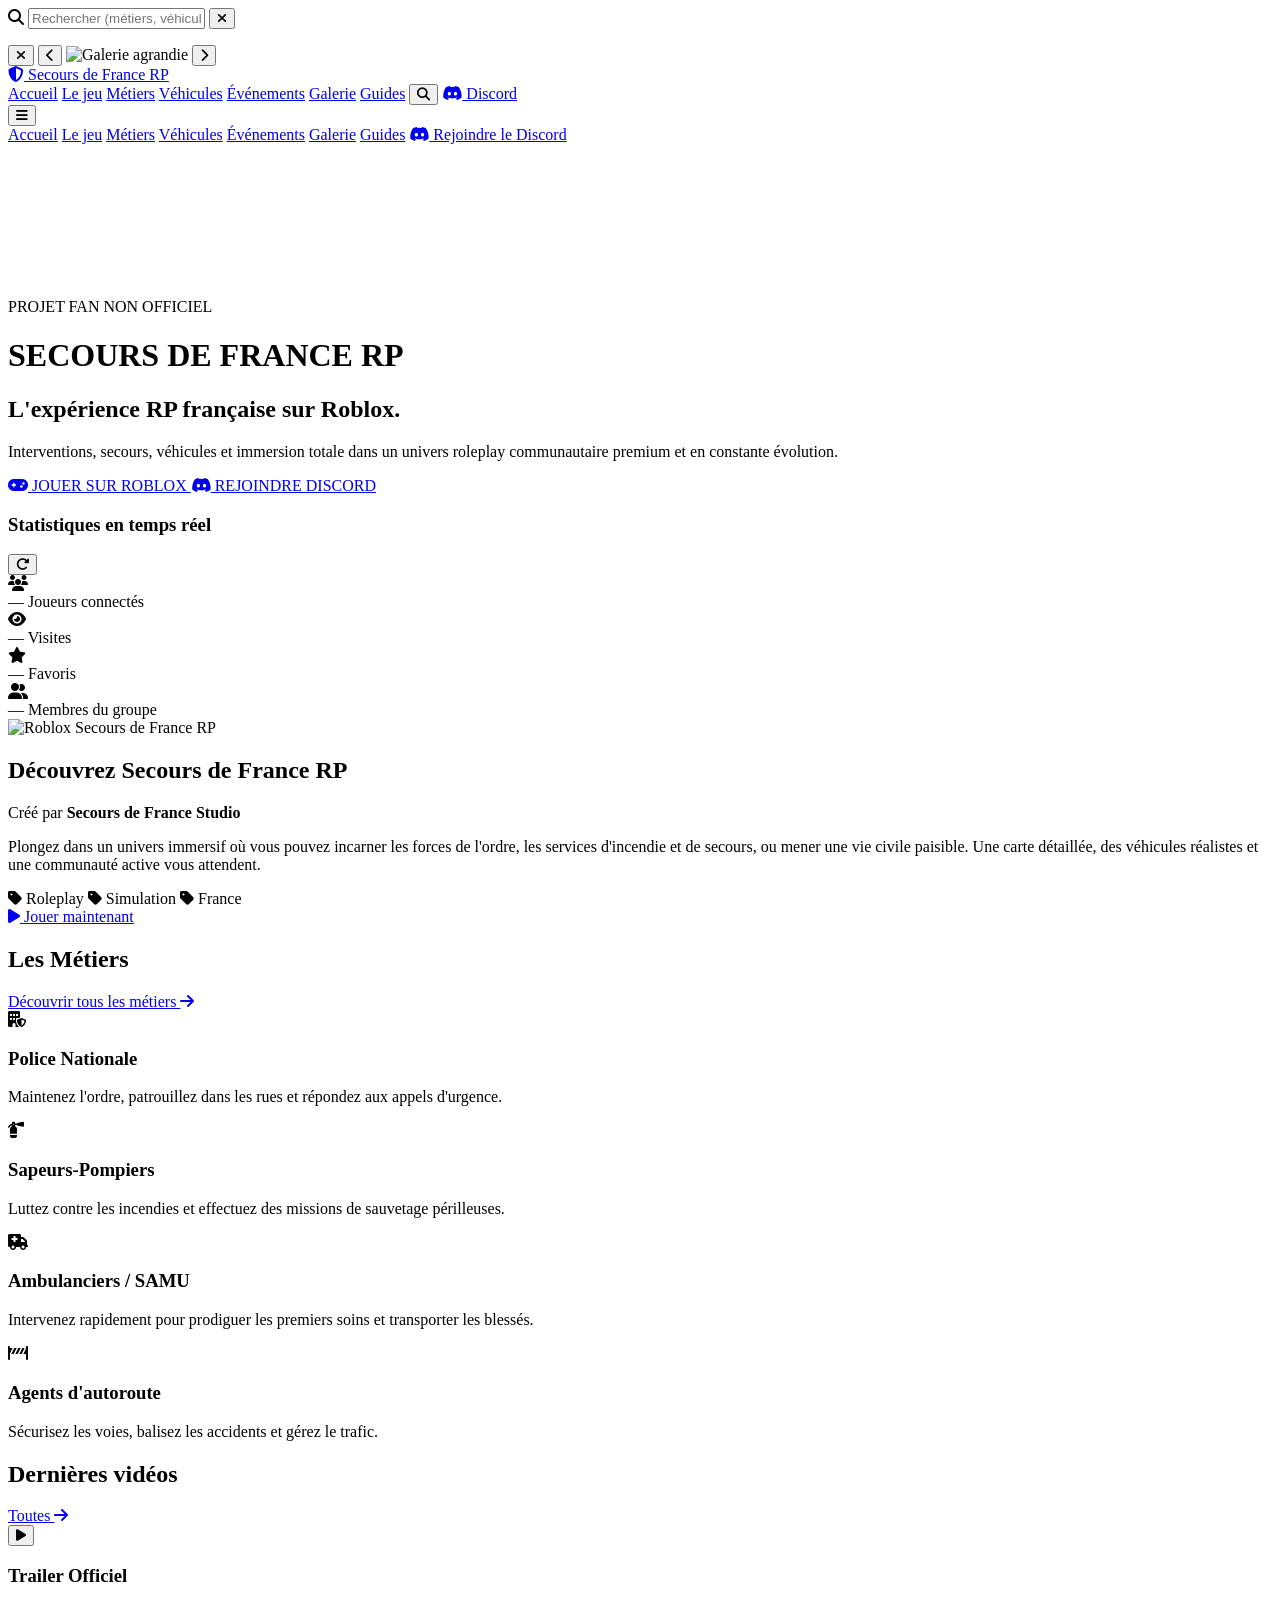
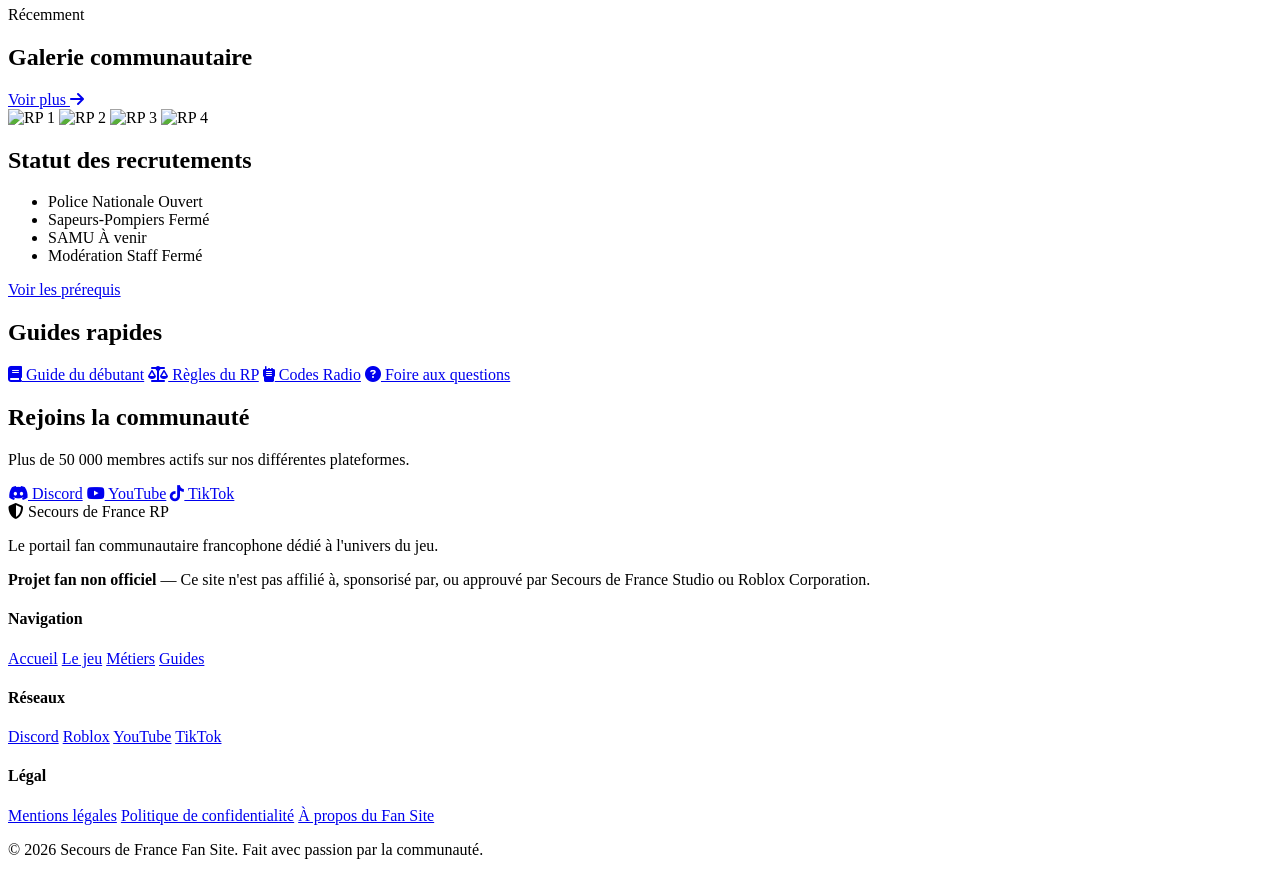
==== index.html @ 590807c4 "Create index.html" ====
<!DOCTYPE html>
<html lang="fr">
<head>
    <meta charset="UTF-8">
    <meta name="viewport" content="width=device-width, initial-scale=1.0">
    <title>Secours de France RP | Portail Communautaire Fan</title>
    
    <!-- SEO & Open Graph -->
    <meta name="description" content="Découvrez Secours de France RP, l'expérience RP française ultime sur Roblox. Interventions, secours, véhicules et univers communautaire. Projet fan non officiel.">
    <meta property="og:title" content="Secours de France RP | Fan Site">
    <meta property="og:description" content="L'expérience RP française sur Roblox. Rejoignez la communauté !">
    <meta property="og:type" content="website">
    <meta property="og:url" content="https://secours2france-fan.fr">
    <meta property="og:image" content="https://images.unsplash.com/photo-1555864326-5cf22ef123cf?auto=format&fit=crop&w=1200&q=80">
    
    <!-- Favicon -->
    <link rel="icon" type="image/svg+xml" href="data:image/svg+xml,<svg xmlns='http://www.w3.org/2000/svg' viewBox='0 0 100 100'><circle cx='50' cy='50' r='50' fill='%231717C9'/><text y='50%' x='50%' dominant-baseline='middle' text-anchor='middle' fill='white' font-family='sans-serif' font-size='40'>SF</text></svg>">
    
    <!-- Fonts & Icons -->
    <link rel="preconnect" href="https://fonts.googleapis.com">
    <link rel="preconnect" href="https://fonts.gstatic.com" crossorigin>
    <link href="https://fonts.googleapis.com/css2?family=Inter:wght@300;400;500;600&family=Poppins:wght@500;700;800&display=swap" rel="stylesheet">
    <link rel="stylesheet" href="https://cdnjs.cloudflare.com/ajax/libs/font-awesome/6.4.0/css/all.min.css">
    
    <!-- Stylesheet -->
    <link rel="stylesheet" href="style.css">
</head>
<body>
    <!-- Search Modal -->
    <div id="search-modal" class="modal" aria-hidden="true">
        <div class="modal-overlay" onclick="closeSearch()"></div>
        <div class="modal-content glass-panel">
            <div class="search-header">
                <i class="fa-solid fa-magnifying-glass"></i>
                <input type="text" id="search-input" placeholder="Rechercher (métiers, véhicules, guides...)" aria-label="Recherche">
                <button class="close-btn" onclick="closeSearch()" aria-label="Fermer"><i class="fa-solid fa-xmark"></i></button>
            </div>
            <ul id="search-results" class="search-results"></ul>
        </div>
    </div>

    <!-- Lightbox Gallery -->
    <div id="lightbox" class="lightbox" aria-hidden="true">
        <button class="lightbox-close" onclick="closeLightbox()"><i class="fa-solid fa-xmark"></i></button>
        <button class="lightbox-prev" onclick="changeLightbox(-1)"><i class="fa-solid fa-chevron-left"></i></button>
        <img id="lightbox-img" src="" alt="Galerie agrandie">
        <button class="lightbox-next" onclick="changeLightbox(1)"><i class="fa-solid fa-chevron-right"></i></button>
    </div>

    <!-- Navbar -->
    <nav id="navbar">
        <div class="nav-container">
            <a href="#" class="nav-logo">
                <i class="fa-solid fa-shield-halved"></i>
                <span>Secours de France RP</span>
            </a>
            
            <div class="nav-links">
                <a href="#hero">Accueil</a>
                <a href="404.html">Le jeu</a>
                <a href="métiers.html">Métiers</a>
                <a href="404.html">Véhicules</a>
                <a href="404.html">Événements</a>
                <a href="404.html">Galerie</a>
                <a href="404.html">Guides</a>
                <button class="search-trigger" onclick="openSearch()" aria-label="Rechercher"><i class="fa-solid fa-magnifying-glass"></i></button>
                <a href="https://discord.gg/s2f" target="_blank" rel="noopener noreferrer" class="btn btn-discord">
                    <i class="fa-brands fa-discord"></i> Discord
                </a>
            </div>

            <button class="mobile-menu-btn" aria-label="Menu">
                <i class="fa-solid fa-bars"></i>
            </button>
        </div>
    </nav>

    <div class="mobile-menu">
        <div class="mobile-links">
            <a href="#hero">Accueil</a>
            <a href="404.html">Le jeu</a>
            <a href="métiers.html">Métiers</a>
            <a href="404.html">Véhicules</a>
            <a href="404.html">Événements</a>
            <a href="#404.html">Galerie</a>
            <a href="404.html">Guides</a>
            <a href="https://discord.gg/s2f" target="_blank" rel="noopener noreferrer" class="btn btn-discord w-full"><i class="fa-brands fa-discord"></i> Rejoindre le Discord</a>
        </div>
    </div>

    <!-- Hero Section -->
    <header id="hero">
        <canvas id="particles-canvas"></canvas>
        <div class="hero-glow glow-1"></div>
        <div class="hero-glow glow-2"></div>
        
        <div class="hero-content reveal">
            <span class="badge">PROJET FAN NON OFFICIEL</span>
            <h1 class="text-gradient">SECOURS DE FRANCE RP</h1>
            <h2>L'expérience RP française sur Roblox.</h2>
            <p>Interventions, secours, véhicules et immersion totale dans un univers roleplay communautaire premium et en constante évolution.</p>
            
            <div class="hero-buttons">
                <a href="https://www.roblox.com/fr/games/8392374718/Secours-de-France-RP" target="_blank" rel="noopener noreferrer" class="btn btn-primary btn-glow">
                    <i class="fa-solid fa-gamepad"></i> JOUER SUR ROBLOX
                </a>
                <a href="https://discord.gg/s2f" target="_blank" rel="noopener noreferrer" class="btn btn-secondary">
                    <i class="fa-brands fa-discord"></i> REJOINDRE DISCORD
                </a>
            </div>
        </div>
    </header>

    <main>
        <!-- Statistics Section -->
        <section id="stats" class="container reveal">
            <div class="stats-header">
                <h3>Statistiques en temps réel</h3>
                <button id="refresh-stats" class="btn-icon" aria-label="Actualiser" onclick="fetchRobloxStats()">
                    <i class="fa-solid fa-rotate-right"></i>
                </button>
            </div>
            <div class="grid stats-grid">
                <div class="stat-card glass-panel">
                    <i class="fa-solid fa-users text-blue"></i>
                    <div class="stat-info">
                        <span class="stat-value" data-stat="playing">—</span>
                        <span class="stat-label">Joueurs connectés</span>
                    </div>
                </div>
                <div class="stat-card glass-panel">
                    <i class="fa-solid fa-eye text-red"></i>
                    <div class="stat-info">
                        <span class="stat-value" data-stat="visits">—</span>
                        <span class="stat-label">Visites</span>
                    </div>
                </div>
                <div class="stat-card glass-panel">
                    <i class="fa-solid fa-star text-yellow"></i>
                    <div class="stat-info">
                        <span class="stat-value" data-stat="favorites">—</span>
                        <span class="stat-label">Favoris</span>
                    </div>
                </div>
                <div class="stat-card glass-panel">
                    <i class="fa-solid fa-user-group text-blue"></i>
                    <div class="stat-info">
                        <span class="stat-value" data-stat="members">—</span>
                        <span class="stat-label">Membres du groupe</span>
                    </div>
                </div>
            </div>
        </section>

        <!-- Le Jeu -->
        <section id="jeu" class="container section-padding reveal">
            <div class="game-showcase glass-panel">
                <div class="game-img">
                    <img src="https://secours2france.fr/admin/uploads.php?path=2026/05/22cf89efd0c2d1a1.png" alt="Roblox Secours de France RP" loading="lazy" decoding="async">
                </div>
                <div class="game-info">
                    <h2>Découvrez Secours de France RP</h2>
                    <p class="creator">Créé par <strong>Secours de France Studio</strong></p>
                    <p class="desc">Plongez dans un univers immersif où vous pouvez incarner les forces de l'ordre, les services d'incendie et de secours, ou mener une vie civile paisible. Une carte détaillée, des véhicules réalistes et une communauté active vous attendent.</p>
                    <div class="game-tags">
                        <span><i class="fa-solid fa-tag"></i> Roleplay</span>
                        <span><i class="fa-solid fa-tag"></i> Simulation</span>
                        <span><i class="fa-solid fa-tag"></i> France</span>
                    </div>
                    <div class="game-actions">
                        <a href="https://www.roblox.com/fr/games/8392374718/Secours-de-France-RP" class="btn btn-primary"><i class="fa-solid fa-play"></i> Jouer maintenant</a>
                    </div>
                </div>
            </div>
        </section>

        <!-- Métiers -->
        <section id="metiers" class="container section-padding reveal">
            <div class="section-header">
                <h2>Les Métiers</h2>
                <a href="métiers.html" class="link-more">Découvrir tous les métiers <i class="fa-solid fa-arrow-right"></i></a>
            </div>
            <div class="grid jobs-grid">
                <div class="job-card glass-panel">
                    <i class="fa-solid fa-building-shield"></i>
                    <h3>Police Nationale</h3>
                    <p>Maintenez l'ordre, patrouillez dans les rues et répondez aux appels d'urgence.</p>
                </div>
                <div class="job-card glass-panel">
                    <i class="fa-solid fa-fire-extinguisher"></i>
                    <h3>Sapeurs-Pompiers</h3>
                    <p>Luttez contre les incendies et effectuez des missions de sauvetage périlleuses.</p>
                </div>
                <div class="job-card glass-panel">
                    <i class="fa-solid fa-truck-medical"></i>
                    <h3>Ambulanciers / SAMU</h3>
                    <p>Intervenez rapidement pour prodiguer les premiers soins et transporter les blessés.</p>
                </div>
                <div class="job-card glass-panel">
                    <i class="fa-solid fa-road-barrier"></i>
                    <h3>Agents d'autoroute</h3>
                    <p>Sécurisez les voies, balisez les accidents et gérez le trafic.</p>
                </div>
            </div>
    

        <!-- Vidéos & Galerie -->
        <section class="container section-padding grid two-cols">
            <!-- Vidéos -->
            <div id="videos" class="reveal">
                <div class="section-header">
                    <h2>Dernières vidéos</h2>
                    <a href="videos.html" class="link-more">Toutes <i class="fa-solid fa-arrow-right"></i></a>
                </div>
                <div class="video-card glass-panel">
                    <div class="video-thumb" style="background-image: url('https://secours2france.fr/admin/uploads.php?path=2026/05/e30423b37bf8e345.png')">
                        <button class="play-btn"><i class="fa-solid fa-play"></i></button>
                    </div>
                    <div class="video-info">
                        <h3>Trailer Officiel</h3>
                        <span class="date">Récemment</span>
                    </div>
                </div>
            </div>

            <!-- Galerie -->
            <div id="galerie" class="reveal">
                <div class="section-header">
                    <h2>Galerie communautaire</h2>
                    <a href="galerie.html" class="link-more">Voir plus <i class="fa-solid fa-arrow-right"></i></a>
                </div>
                <div class="gallery-grid">
                    <img src="https://images.unsplash.com/photo-1524661135-423995f22d0b?auto=format&fit=crop&w=400&q=80" alt="RP 1" class="gallery-img" onclick="openLightbox(0)">
                    <img src="https://images.unsplash.com/photo-1587309995874-88899818ab44?auto=format&fit=crop&w=400&q=80" alt="RP 2" class="gallery-img" onclick="openLightbox(1)">
                    <img src="https://images.unsplash.com/photo-1533468432328-91893c528643?auto=format&fit=crop&w=400&q=80" alt="RP 3" class="gallery-img" onclick="openLightbox(2)">
                    <img src="https://images.unsplash.com/photo-1627485937980-221c88ce04ea?auto=format&fit=crop&w=400&q=80" alt="RP 4" class="gallery-img" onclick="openLightbox(3)">
                </div>
            </div>
        </section>

        <!-- Recrutements & Guides -->
        <section class="container section-padding grid two-cols reveal">
            <div id="recrutements" class="glass-panel p-6">
                <h2>Statut des recrutements</h2>
                <ul class="recruitment-list">
                    <li><span>Police Nationale</span> <span class="badge status-open">Ouvert</span></li>
                    <li><span>Sapeurs-Pompiers</span> <span class="badge status-closed">Fermé</span></li>
                    <li><span>SAMU</span> <span class="badge status-soon">À venir</span></li>
                    <li><span>Modération Staff</span> <span class="badge status-closed">Fermé</span></li>
                </ul>
                <a href="recrutements.html" class="btn btn-outline w-full mt-4">Voir les prérequis</a>
            </div>
            
            <div id="guides" class="glass-panel p-6">
                <h2>Guides rapides</h2>
                <div class="guides-links">
                    <a href="guides.html#debutant"><i class="fa-solid fa-book"></i> Guide du débutant</a>
                    <a href="guides.html#regles"><i class="fa-solid fa-scale-balanced"></i> Règles du RP</a>
                    <a href="guides.html#radio"><i class="fa-solid fa-walkie-talkie"></i> Codes Radio</a>
                    <a href="guides.html#faq"><i class="fa-solid fa-circle-question"></i> Foire aux questions</a>
                </div>
            </div>
        </section>

        <!-- Communauté -->
        <section id="communaute" class="container section-padding text-center reveal">
            <h2>Rejoins la communauté</h2>
            <p class="mb-6 text-muted">Plus de 50 000 membres actifs sur nos différentes plateformes.</p>
            <div class="social-buttons">
                <a href="https://discord.gg/s2f" target="_blank" class="btn btn-discord btn-lg"><i class="fa-brands fa-discord"></i> Discord</a>
                <a href="#" target="_blank" class="btn btn-social btn-youtube"><i class="fa-brands fa-youtube"></i> YouTube</a>
                <a href="#" target="_blank" class="btn btn-social btn-tiktok"><i class="fa-brands fa-tiktok"></i> TikTok</a>
            </div>
        </section>
    </main>

    <!-- Footer -->
    <footer class="footer">
        <div class="container footer-grid">
            <div class="footer-brand">
                <div class="nav-logo">
                    <i class="fa-solid fa-shield-halved"></i>
                    <span>Secours de France RP</span>
                </div>
                <p class="text-muted mt-2">Le portail fan communautaire francophone dédié à l'univers du jeu.</p>
                <div class="footer-disclaimer mt-4">
                    <strong>Projet fan non officiel</strong> — Ce site n'est pas affilié à, sponsorisé par, ou approuvé par Secours de France Studio ou Roblox Corporation.
                </div>
            </div>
            <div class="footer-links">
                <h4>Navigation</h4>
                <a href="#hero">Accueil</a>
                <a href="#jeu">Le jeu</a>
                <a href="#metiers">Métiers</a>
                <a href="guides.html">Guides</a>
            </div>
            <div class="footer-links">
                <h4>Réseaux</h4>
                <a href="https://discord.gg/s2f">Discord</a>
                <a href="https://www.roblox.com">Roblox</a>
                <a href="#">YouTube</a>
                <a href="#">TikTok</a>
            </div>
            <div class="footer-links">
                <h4>Légal</h4>
                <a href="#">Mentions légales</a>
                <a href="#">Politique de confidentialité</a>
                <a href="#">À propos du Fan Site</a>
            </div>
        </div>
        <div class="footer-bottom">
            <p>&copy; 2026 Secours de France Fan Site. Fait avec passion par la communauté.</p>
        </div>
    </footer>

    <script>
        /* ==============================
           1. MENU MOBILE & NAVBAR
           ============================== */
        const navbar = document.getElementById('navbar');
        const mobileBtn = document.querySelector('.mobile-menu-btn');
        const mobileMenu = document.querySelector('.mobile-menu');
        const mobileLinks = document.querySelectorAll('.mobile-links a');

        window.addEventListener('scroll', () => {
            if (window.scrollY > 50) {
                navbar.classList.add('scrolled');
            } else {
                navbar.classList.remove('scrolled');
            }
        });

        mobileBtn.addEventListener('click', () => {
            mobileMenu.classList.toggle('active');
            mobileBtn.querySelector('i').classList.toggle('fa-bars');
            mobileBtn.querySelector('i').classList.toggle('fa-xmark');
        });

        mobileLinks.forEach(link => {
            link.addEventListener('click', () => {
                mobileMenu.classList.remove('active');
                mobileBtn.querySelector('i').classList.remove('fa-xmark');
                mobileBtn.querySelector('i').classList.add('fa-bars');
            });
        });

        /* ==============================
           2. ANIMATIONS AU SCROLL
           ============================== */
        const observerOptions = { root: null, rootMargin: '0px', threshold: 0.1 };
        const revealObserver = new IntersectionObserver((entries, observer) => {
            entries.forEach(entry => {
                if (entry.isIntersecting) {
                    entry.target.classList.add('active');
                    observer.unobserve(entry.target);
                }
            });
        }, observerOptions);

        document.querySelectorAll('.reveal').forEach(el => revealObserver.observe(el));

        /* ==============================
           3. PARTICULES D'ARRIÈRE-PLAN
           ============================== */
        const prefersReducedMotion = window.matchMedia('(prefers-reduced-motion: reduce)').matches;
        if (!prefersReducedMotion) {
            const canvas = document.getElementById('particles-canvas');
            const ctx = canvas.getContext('2d');
            let particles = [];
            
            function resizeCanvas() {
                canvas.width = window.innerWidth;
                canvas.height = window.innerHeight;
            }
            window.addEventListener('resize', resizeCanvas);
            resizeCanvas();

            class Particle {
                constructor() {
                    this.x = Math.random() * canvas.width;
                    this.y = Math.random() * canvas.height;
                    this.size = Math.random() * 2;
                    this.speedX = Math.random() * 0.5 - 0.25;
                    this.speedY = Math.random() * 0.5 - 0.25;
                    this.opacity = Math.random() * 0.5 + 0.1;
                }
                update() {
                    this.x += this.speedX;
                    this.y += this.speedY;
                    if (this.x > canvas.width) this.x = 0;
                    else if (this.x < 0) this.x = canvas.width;
                    if (this.y > canvas.height) this.y = 0;
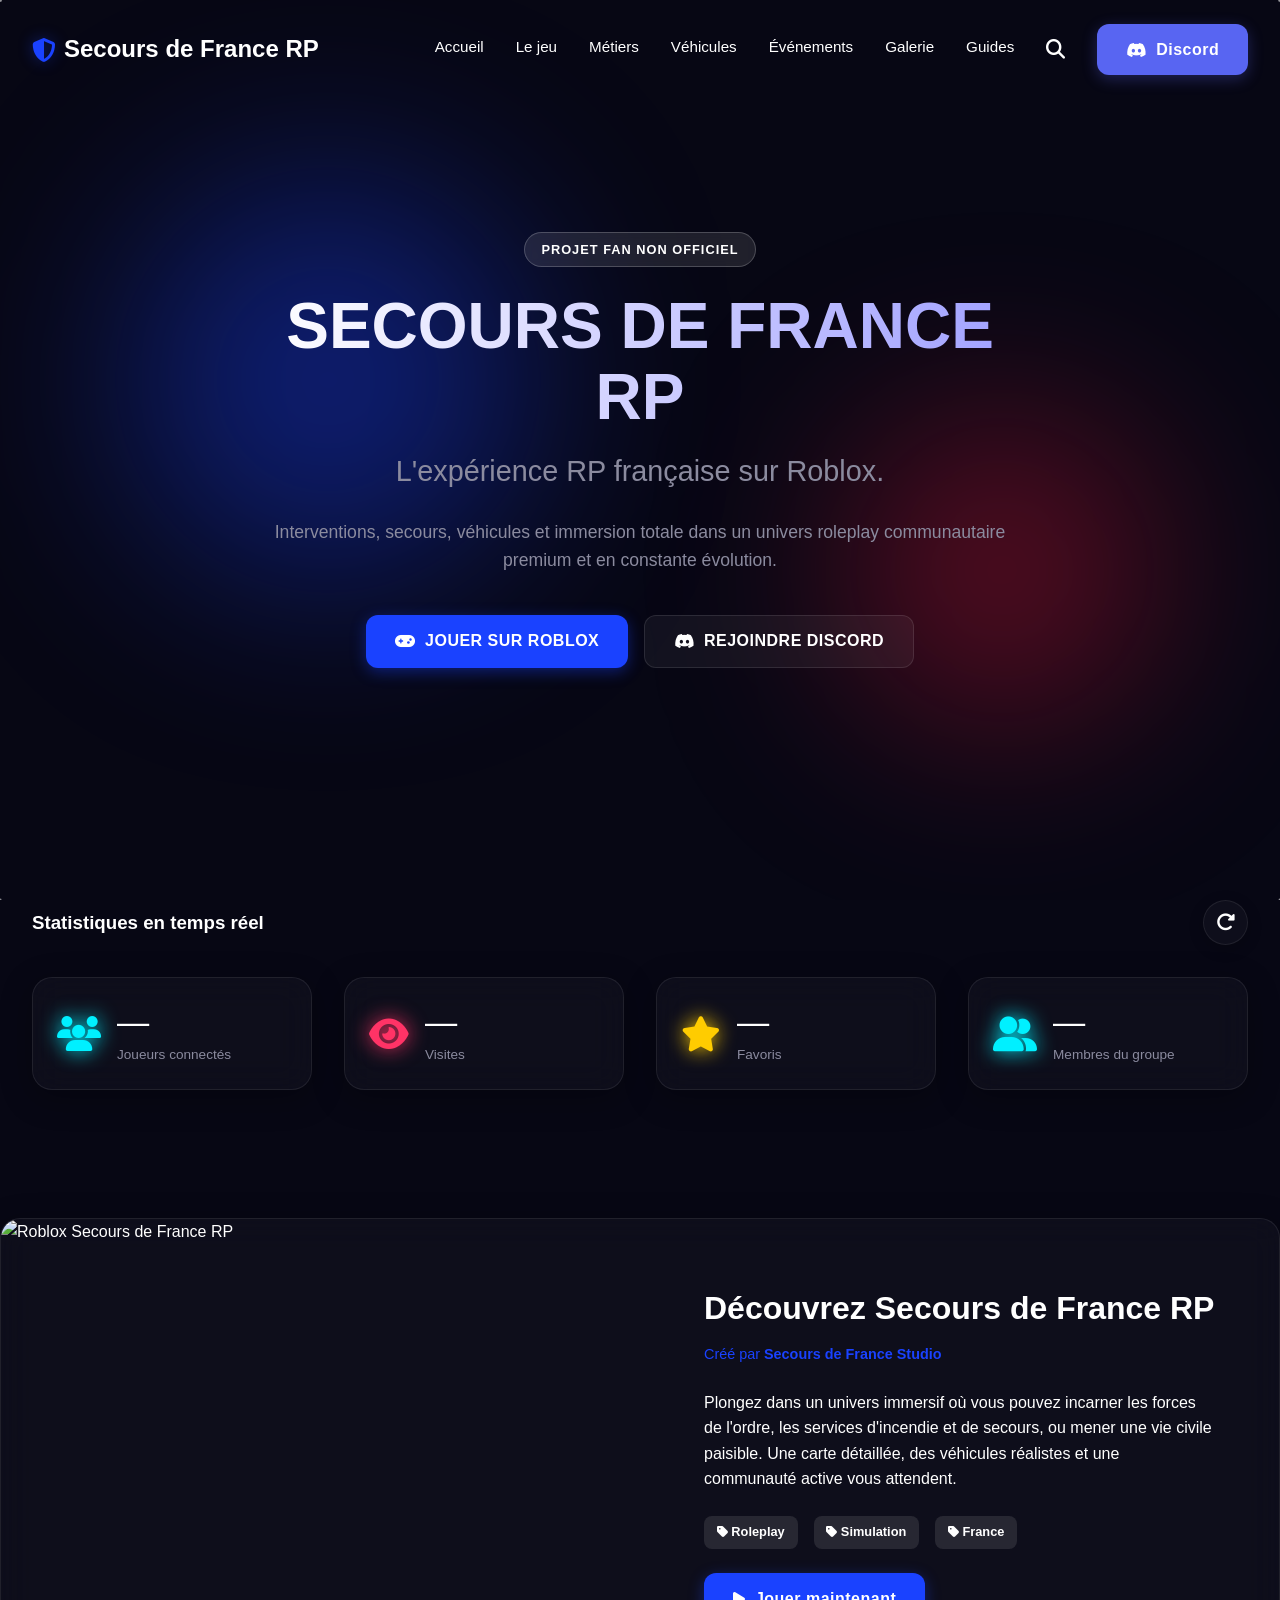
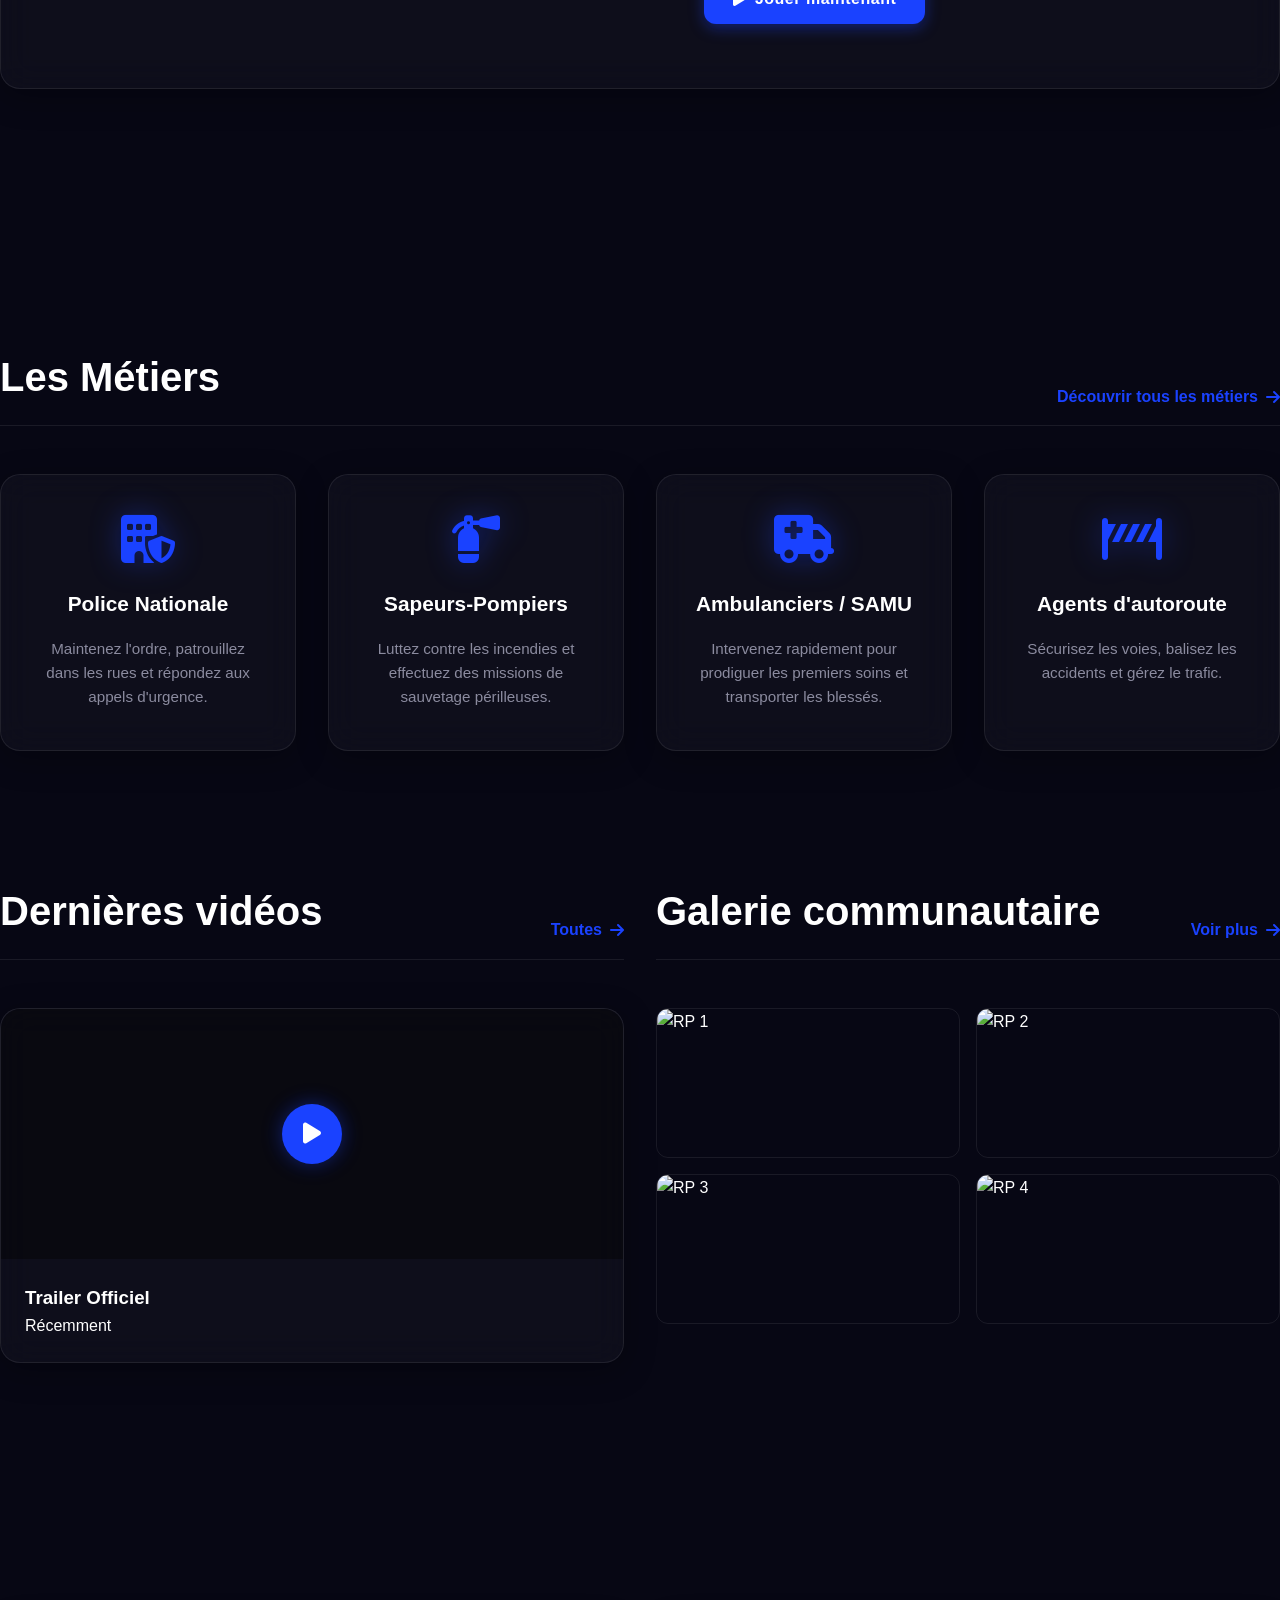
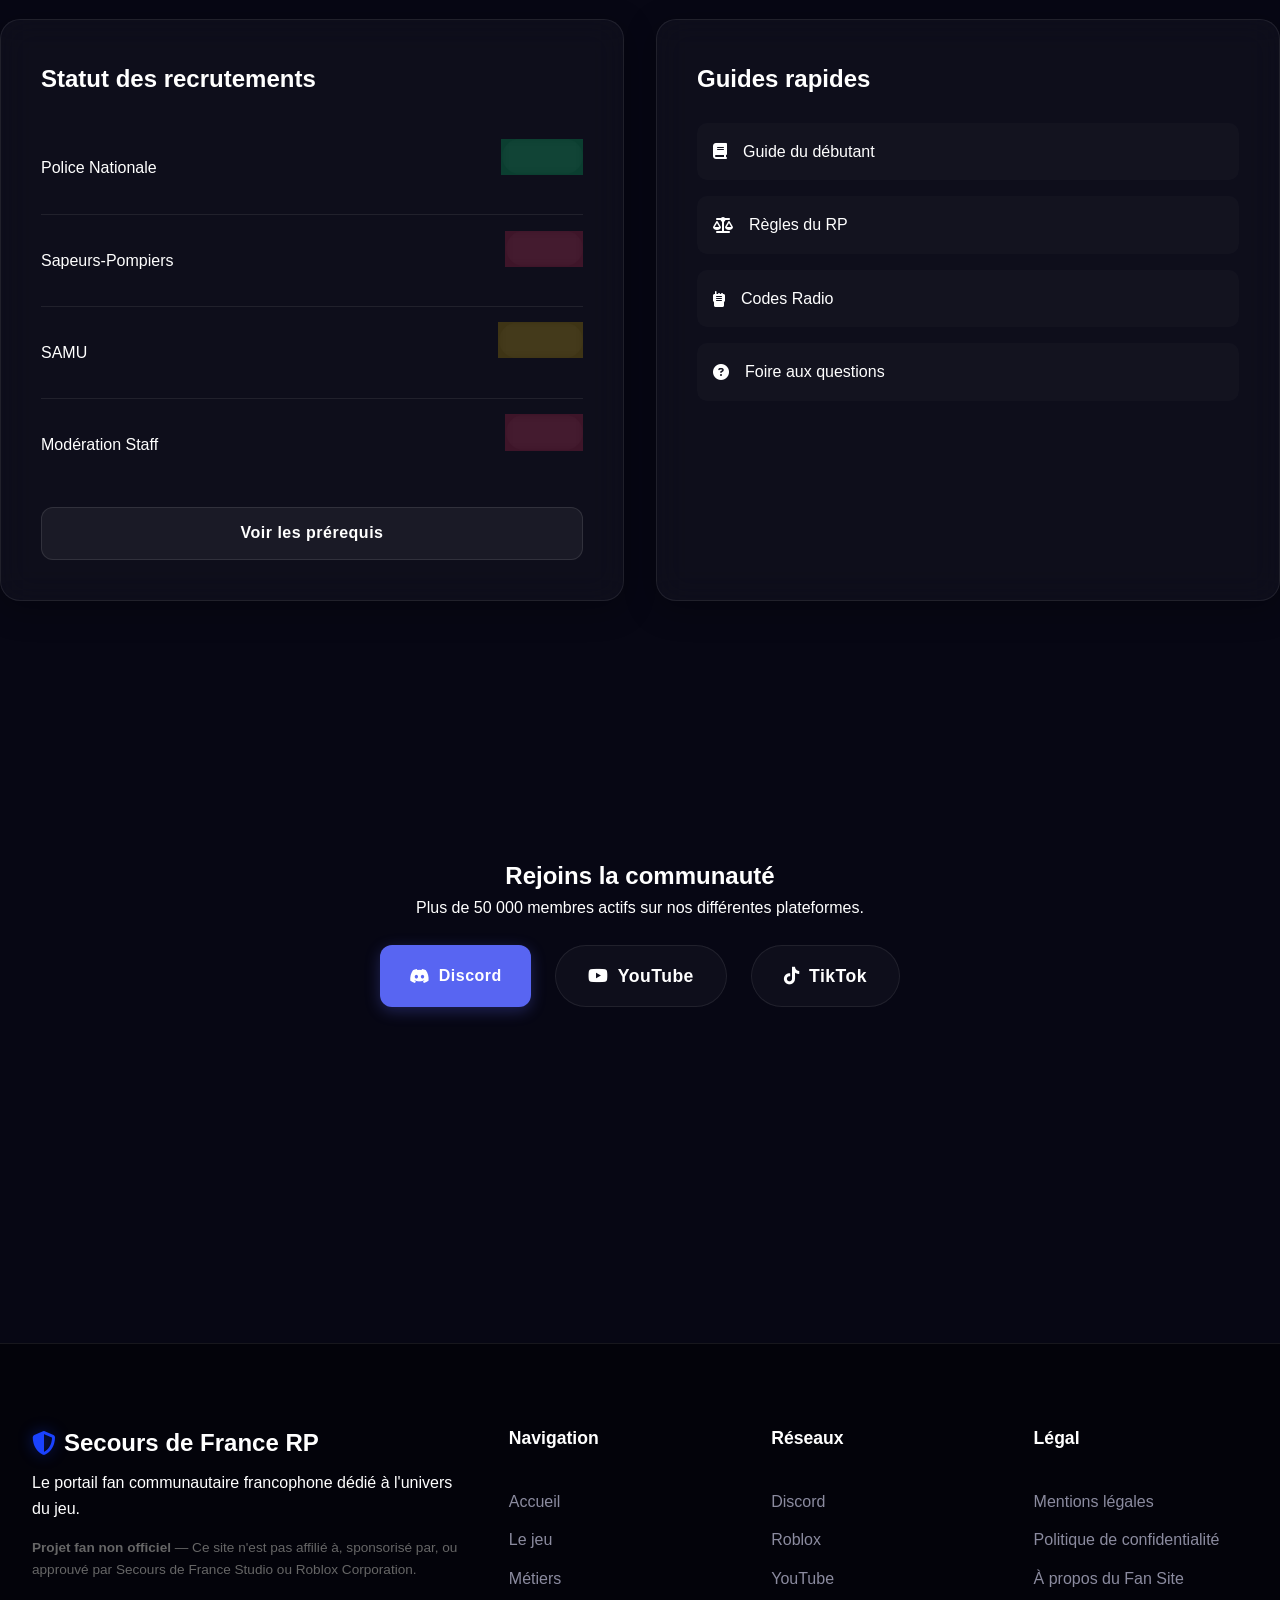
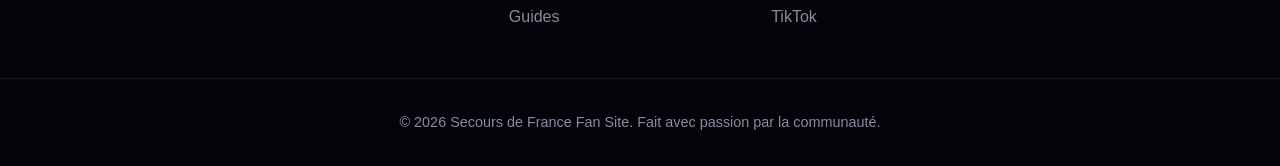
==== commit c9a76f14: "Update index.html" ====
--- a/index.html
+++ b/index.html
@@ -390,3 +390,202 @@
                     if (this.x > canvas.width) this.x = 0;
                     else if (this.x < 0) this.x = canvas.width;
                     if (this.y > canvas.height) this.y = 0;
+                    else if (this.y < 0) this.y = canvas.height;
+                }
+                draw() {
+                    ctx.fillStyle = `rgba(255, 255, 255, ${this.opacity})`;
+                    ctx.beginPath();
+                    ctx.arc(this.x, this.y, this.size, 0, Math.PI * 2);
+                    ctx.fill();
+                }
+            }
+
+            for (let i = 0; i < 40; i++) particles.push(new Particle());
+
+            function animateParticles() {
+                ctx.clearRect(0, 0, canvas.width, canvas.height);
+                particles.forEach(p => {
+                    p.update();
+                    p.draw();
+                });
+                requestAnimationFrame(animateParticles);
+            }
+            animateParticles();
+        }
+
+        /* ==============================
+           4. API ROBLOX (STATS UNIQUEMENT)
+           ============================== */
+        async function fetchRobloxStats() {
+            // Sélecteurs Stats
+            const statPlaying = document.querySelector('[data-stat="playing"]');
+            const statVisits = document.querySelector('[data-stat="visits"]');
+            const statFavs = document.querySelector('[data-stat="favorites"]');
+            const statMembers = document.querySelector('[data-stat="members"]');
+            const iconBtn = document.querySelector('#refresh-stats i');
+            
+            // Identifiants
+            const placeId = "8392374718"; 
+            const groupId = "13409049"; 
+
+            iconBtn.classList.add('fa-spin');
+            
+            try {
+                // 1. Récupérer le Universe ID
+                const univRes = await fetch(`https://apis.roproxy.com/universes/v1/places/${placeId}/universe`);
+                if (!univRes.ok) throw new Error("Erreur API Universe");
+                const univData = await univRes.json();
+                const universeId = univData.universeId;
+
+                // 2. Récupérer les stats de jeu
+                const gameRes = await fetch(`https://games.roproxy.com/v1/games?universeIds=${universeId}`);
+                if (!gameRes.ok) throw new Error("Erreur API Games");
+                const gameData = await gameRes.json();
+                
+                if (gameData && gameData.data && gameData.data.length > 0) {
+                    const stats = gameData.data[0];
+                    statPlaying.innerText = stats.playing.toLocaleString('fr-FR');
+                    statVisits.innerText = stats.visits.toLocaleString('fr-FR');
+                    statFavs.innerText = stats.favoritedCount.toLocaleString('fr-FR');
+                }
+
+                // 3. Récupérer les membres du groupe
+                const groupRes = await fetch(`https://groups.roproxy.com/v1/groups/${groupId}`);
+                if (groupRes.ok) {
+                    const groupData = await groupRes.json();
+                    if (groupData && groupData.memberCount) {
+                        statMembers.innerText = groupData.memberCount.toLocaleString('fr-FR');
+                    }
+                }
+
+            } catch (error) {
+                console.error('Erreur lors de la récupération des données Roblox:', error);
+                // Fallback en cas de crash de l'API
+                statPlaying.innerText = '—';
+                statVisits.innerText = '—';
+                statFavs.innerText = '—';
+                statMembers.innerText = '—';
+            } finally {
+                setTimeout(() => iconBtn.classList.remove('fa-spin'), 500);
+            }
+        }
+        
+        // Charger au démarrage
+        fetchRobloxStats();
+
+        /* ==============================
+           5. COMPTE À REBOURS ÉVÉNEMENT
+           ============================== */
+        const targetDate = new Date();
+        targetDate.setDate(targetDate.getDate() + 5);
+
+        function updateCountdown() {
+            const now = new Date();
+            const diff = targetDate - now;
+
+            if (diff > 0) {
+                const days = Math.floor(diff / (1000 * 60 * 60 * 24));
+                const hours = Math.floor((diff / (1000 * 60 * 60)) % 24);
+                const mins = Math.floor((diff / 1000 / 60) % 60);
+                const secs = Math.floor((diff / 1000) % 60);
+
+                document.getElementById('cd-days').innerText = days.toString().padStart(2, '0');
+                document.getElementById('cd-hours').innerText = hours.toString().padStart(2, '0');
+                document.getElementById('cd-mins').innerText = mins.toString().padStart(2, '0');
+                document.getElementById('cd-secs').innerText = secs.toString().padStart(2, '0');
+            }
+        }
+        setInterval(updateCountdown, 1000);
+        updateCountdown();
+
+        /* ==============================
+           6. GALERIE LIGHTBOX
+           ============================== */
+        const lightbox = document.getElementById('lightbox');
+        const lightboxImg = document.getElementById('lightbox-img');
+        const galleryImages = Array.from(document.querySelectorAll('.gallery-img')).map(img => img.src);
+        let currentImgIndex = 0;
+
+        function openLightbox(index) {
+            currentImgIndex = index;
+            lightboxImg.src = galleryImages[currentImgIndex];
+            lightbox.classList.add('active');
+            lightbox.setAttribute('aria-hidden', 'false');
+            document.body.style.overflow = 'hidden';
+        }
+
+        function closeLightbox() {
+            lightbox.classList.remove('active');
+            lightbox.setAttribute('aria-hidden', 'true');
+            document.body.style.overflow = 'auto';
+        }
+
+        function changeLightbox(dir) {
+            currentImgIndex += dir;
+            if (currentImgIndex < 0) currentImgIndex = galleryImages.length - 1;
+            if (currentImgIndex >= galleryImages.length) currentImgIndex = 0;
+            lightboxImg.style.opacity = 0;
+            setTimeout(() => {
+                lightboxImg.src = galleryImages[currentImgIndex];
+                lightboxImg.style.opacity = 1;
+            }, 200);
+        }
+
+        document.addEventListener('keydown', (e) => {
+            if (e.key === 'Escape') {
+                closeLightbox();
+                closeSearch();
+            }
+            if (e.key === 'ArrowRight' && lightbox.classList.contains('active')) changeLightbox(1);
+            if (e.key === 'ArrowLeft' && lightbox.classList.contains('active')) changeLightbox(-1);
+        });
+
+        /* ==============================
+           7. RECHERCHE GLOBALE
+           ============================== */
+        const searchModal = document.getElementById('search-modal');
+        const searchInput = document.getElementById('search-input');
+        const searchResults = document.getElementById('search-results');
+
+        const searchData = [
+            { title: "Police Nationale (Métier)", url: "métier.html" },
+            { title: "Sapeurs-Pompiers (Métier)", url: "métiers.html" },
+            { title: "Ambulanciers / SAMU (Métier)", url: "#metiers" },
+            { title: "Règles du RP (Guide)", url: "guides.html#regles" },
+            { title: "Codes Radio (Guide)", url: "guides.html#radio" }
+        ];
+
+        function openSearch() {
+            searchModal.classList.add('active');
+            searchModal.setAttribute('aria-hidden', 'false');
+            searchInput.focus();
+            document.body.style.overflow = 'hidden';
+        }
+
+        function closeSearch() {
+            searchModal.classList.remove('active');
+            searchModal.setAttribute('aria-hidden', 'true');
+            searchInput.value = '';
+            searchResults.innerHTML = '';
+            document.body.style.overflow = 'auto';
+        }
+
+        searchInput.addEventListener('input', (e) => {
+            const query = e.target.value.toLowerCase();
+            searchResults.innerHTML = '';
+            if (query.length < 2) return;
+            
+            const results = searchData.filter(item => item.title.toLowerCase().includes(query));
+            if (results.length === 0) {
+                searchResults.innerHTML = '<li class="no-result">Aucun résultat trouvé.</li>';
+                return;
+            }
+            results.forEach(res => {
+                const li = document.createElement('li');
+                li.innerHTML = `<a href="${res.url}" onclick="closeSearch()">${res.title}</a>`;
+                searchResults.appendChild(li);
+            });
+        });
+    </script>
+</body>
+</html>
--- a/style.css
+++ b/style.css
@@ -0,0 +1,662 @@
+/* ==========================================================================
+   1. VARIABLES & RESET
+   ========================================================================== */
+:root {
+    /* Couleurs Principales */
+    --bg-dark: #070714;
+    --bg-darker: #03030a;
+    --primary: #1a42ff; /* Bleu profond mais vif */
+    --primary-glow: rgba(26, 66, 255, 0.4);
+    --secondary: #e31837; /* Rouge France */
+    --secondary-glow: rgba(227, 24, 55, 0.4);
+    
+    /* Textes */
+    --text-main: #ffffff;
+    --text-muted: #8b8b9f;
+    
+    /* Glassmorphism */
+    --glass-bg: rgba(255, 255, 255, 0.03);
+    --glass-border: rgba(255, 255, 255, 0.08);
+    --glass-hover: rgba(255, 255, 255, 0.06);
+    
+    /* Animations */
+    --transition-smooth: 0.4s cubic-bezier(0.165, 0.84, 0.44, 1);
+    --transition-bounce: 0.5s cubic-bezier(0.34, 1.56, 0.64, 1);
+}
+
+* {
+    margin: 0;
+    padding: 0;
+    box-sizing: border-box;
+    scroll-behavior: smooth;
+}
+
+body {
+    font-family: 'Inter', sans-serif;
+    background-color: var(--bg-dark);
+    color: var(--text-main);
+    overflow-x: hidden;
+    line-height: 1.6;
+}
+
+h1, h2, h3, h4, .nav-logo {
+    font-family: 'Poppins', sans-serif;
+}
+
+a { text-decoration: none; color: inherit; }
+ul { list-style: none; }
+img { max-width: 100%; height: auto; display: block; }
+
+/* Layout utiles */
+.container {
+    max-width: 1280px;
+    margin: 0 auto;
+    padding: 0 2rem;
+}
+
+.section-padding { padding: 8rem 0; }
+.text-center { text-align: center; }
+.mb-6 { margin-bottom: 1.5rem; }
+.mt-2 { margin-top: 0.5rem; }
+.mt-4 { margin-top: 1rem; }
+.w-full { width: 100%; }
+
+.grid {
+    display: grid;
+    gap: 2rem;
+}
+.grid.two-cols {
+    grid-template-columns: repeat(auto-fit, minmax(300px, 1fr));
+}
+
+/* ==========================================================================
+   2. GLASSMORPHISM & CARTES (Effet WOW de base)
+   ========================================================================== */
+.glass-panel {
+    background: var(--glass-bg);
+    backdrop-filter: blur(16px);
+    -webkit-backdrop-filter: blur(16px);
+    border: 1px solid var(--glass-border);
+    border-radius: 20px;
+    box-shadow: 0 8px 32px rgba(0, 0, 0, 0.3);
+    transition: var(--transition-smooth);
+    position: relative;
+    overflow: hidden;
+}
+
+/* Reflet interne animé au survol */
+.glass-panel::before {
+    content: '';
+    position: absolute;
+    top: 0; left: -100%;
+    width: 50%; height: 100%;
+    background: linear-gradient(90deg, transparent, rgba(255,255,255,0.05), transparent);
+    transform: skewX(-20deg);
+    transition: 0.7s;
+    z-index: 1;
+    pointer-events: none;
+}
+
+.glass-panel:hover::before {
+    left: 150%;
+}
+
+.glass-panel:hover {
+    transform: translateY(-8px);
+    background: var(--glass-hover);
+    border-color: rgba(255, 255, 255, 0.15);
+    box-shadow: 0 15px 40px rgba(0, 0, 0, 0.5), 0 0 20px rgba(26, 66, 255, 0.1);
+}
+
+/* ==========================================================================
+   3. BOUTONS ULTRA-PRO (Animations fluides)
+   ========================================================================== */
+.btn {
+    display: inline-flex;
+    align-items: center;
+    justify-content: center;
+    gap: 0.6rem;
+    padding: 0.8rem 1.8rem;
+    border-radius: 12px;
+    font-weight: 600;
+    font-family: 'Poppins', sans-serif;
+    letter-spacing: 0.5px;
+    transition: var(--transition-bounce);
+    cursor: pointer;
+    border: none;
+    position: relative;
+    z-index: 2;
+    overflow: hidden;
+}
+
+/* Bouton Primaire (Bleu Glow) */
+.btn-primary {
+    background: var(--primary);
+    color: white;
+    box-shadow: 0 4px 15px var(--primary-glow);
+}
+.btn-primary:hover {
+    background: #2a52ff;
+    transform: translateY(-3px) scale(1.02);
+    box-shadow: 0 8px 25px var(--primary-glow);
+}
+
+/* Bouton Secondaire (Verre) */
+.btn-secondary, .btn-outline {
+    background: rgba(255, 255, 255, 0.05);
+    color: white;
+    border: 1px solid rgba(255, 255, 255, 0.1);
+}
+.btn-secondary:hover, .btn-outline:hover {
+    background: rgba(255, 255, 255, 0.1);
+    border-color: rgba(255, 255, 255, 0.3);
+    transform: translateY(-3px);
+}
+
+/* Bouton Discord */
+.btn-discord {
+    background: #5865F2;
+    color: white;
+    box-shadow: 0 4px 15px rgba(88, 101, 242, 0.3);
+}
+.btn-discord:hover {
+    background: #4752C4;
+    transform: translateY(-3px);
+    box-shadow: 0 8px 25px rgba(88, 101, 242, 0.5);
+}
+
+/* Icones dans les boutons qui bougent */
+.btn i { transition: var(--transition-bounce); }
+.btn:hover i { transform: scale(1.2); }
+
+/* ==========================================================================
+   4. NAVIGATION (Navbar Animée)
+   ========================================================================== */
+#navbar {
+    position: fixed;
+    top: 0; left: 0; width: 100%;
+    z-index: 100;
+    padding: 1.5rem 0;
+    transition: var(--transition-smooth);
+}
+#navbar.scrolled {
+    padding: 1rem 0;
+    background: rgba(7, 7, 20, 0.8);
+    backdrop-filter: blur(15px);
+    border-bottom: 1px solid var(--glass-border);
+}
+
+.nav-container {
+    display: flex;
+    justify-content: space-between;
+    align-items: center;
+    max-width: 1400px;
+    margin: 0 auto;
+    padding: 0 2rem;
+}
+
+.nav-logo {
+    font-size: 1.5rem;
+    font-weight: 800;
+    display: flex;
+    align-items: center;
+    gap: 0.5rem;
+    color: white;
+}
+.nav-logo i { color: var(--primary); text-shadow: 0 0 15px var(--primary-glow); }
+
+.nav-links {
+    display: flex;
+    align-items: center;
+    gap: 2rem;
+}
+
+/* Animation des liens au survol */
+.nav-links a:not(.btn) {
+    font-size: 0.95rem;
+    font-weight: 500;
+    color: var(--text-main);
+    position: relative;
+    padding-bottom: 4px;
+}
+.nav-links a:not(.btn)::after {
+    content: '';
+    position: absolute;
+    bottom: 0; left: 0;
+    width: 0%; height: 2px;
+    background: var(--primary);
+    transition: var(--transition-smooth);
+    box-shadow: 0 0 10px var(--primary-glow);
+}
+.nav-links a:not(.btn):hover::after { width: 100%; }
+
+.search-trigger {
+    background: none; border: none; color: white;
+    font-size: 1.2rem; cursor: pointer;
+    transition: 0.3s;
+}
+.search-trigger:hover { color: var(--primary); transform: scale(1.1); }
+
+/* Mobile Menu */
+.mobile-menu-btn {
+    display: none;
+    background: none; border: none; color: white;
+    font-size: 1.5rem; cursor: pointer;
+}
+.mobile-menu {
+    position: fixed;
+    top: 0; left: -100%;
+    width: 100%; height: 100vh;
+    background: var(--bg-darker);
+    z-index: 99;
+    display: flex;
+    align-items: center;
+    justify-content: center;
+    transition: var(--transition-smooth);
+}
+.mobile-menu.active { left: 0; }
+.mobile-links {
+    display: flex;
+    flex-direction: column;
+    gap: 2rem;
+    text-align: center;
+}
+.mobile-links a { font-size: 1.5rem; font-weight: 600; font-family: 'Poppins'; }
+
+/* ==========================================================================
+   5. HERO SECTION (L'impact visuel)
+   ========================================================================== */
+#hero {
+    position: relative;
+    height: 100vh;
+    display: flex;
+    align-items: center;
+    justify-content: center;
+    text-align: center;
+    overflow: hidden;
+}
+
+#particles-canvas {
+    position: absolute;
+    top: 0; left: 0;
+    width: 100%; height: 100%;
+    z-index: 0;
+    opacity: 0.6;
+}
+
+/* Orbes lumineux en arrière-plan */
+.hero-glow {
+    position: absolute;
+    border-radius: 50%;
+    filter: blur(100px);
+    z-index: 0;
+    animation: float 8s infinite alternate ease-in-out;
+}
+.glow-1 {
+    width: 400px; height: 400px;
+    background: var(--primary-glow);
+    top: 20%; left: 10%;
+}
+.glow-2 {
+    width: 300px; height: 300px;
+    background: var(--secondary-glow);
+    bottom: 20%; right: 10%;
+    animation-delay: -4s;
+}
+
+.hero-content {
+    position: relative;
+    z-index: 10;
+    max-width: 800px;
+    padding: 0 1rem;
+}
+
+.badge {
+    display: inline-block;
+    padding: 0.4rem 1rem;
+    background: rgba(255, 255, 255, 0.1);
+    border: 1px solid rgba(255, 255, 255, 0.2);
+    border-radius: 50px;
+    font-size: 0.8rem;
+    font-weight: 600;
+    letter-spacing: 1px;
+    margin-bottom: 1.5rem;
+    backdrop-filter: blur(5px);
+}
+
+/* Texte dégradé animé */
+.text-gradient {
+    font-size: 4rem;
+    font-weight: 800;
+    line-height: 1.1;
+    margin-bottom: 1rem;
+    background: linear-gradient(to right, #ffffff, #a0a0ff, #ffffff);
+    background-size: 200% auto;
+    color: transparent;
+    -webkit-background-clip: text;
+    background-clip: text;
+    animation: shine 5s linear infinite;
+}
+
+#hero h2 {
+    font-size: 1.8rem;
+    font-weight: 400;
+    color: var(--text-muted);
+    margin-bottom: 1.5rem;
+}
+
+#hero p {
+    font-size: 1.1rem;
+    color: var(--text-muted);
+    margin-bottom: 2.5rem;
+}
+
+.hero-buttons {
+    display: flex;
+    gap: 1rem;
+    justify-content: center;
+}
+
+/* ==========================================================================
+   6. SECTIONS DYNAMIQUES (Stats, Métiers, etc.)
+   ========================================================================== */
+.section-header {
+    display: flex;
+    justify-content: space-between;
+    align-items: flex-end;
+    margin-bottom: 3rem;
+    border-bottom: 1px solid var(--glass-border);
+    padding-bottom: 1rem;
+}
+.section-header h2 { font-size: 2.5rem; }
+.link-more {
+    color: var(--primary); font-weight: 600;
+    display: flex; align-items: center; gap: 0.5rem;
+    transition: 0.3s;
+}
+.link-more:hover { gap: 1rem; text-shadow: 0 0 10px var(--primary-glow); }
+
+/* --- Stats --- */
+.stats-header {
+    display: flex; justify-content: space-between; align-items: center; margin-bottom: 2rem;
+}
+
+/* Le bouton rafraîchir stylisé */
+.btn-icon {
+    background: var(--glass-bg);
+    border: 1px solid var(--glass-border);
+    color: var(--text-main);
+    width: 45px;
+    height: 45px;
+    border-radius: 50%;
+    display: flex;
+    align-items: center;
+    justify-content: center;
+    font-size: 1.2rem;
+    cursor: pointer;
+    transition: var(--transition-smooth);
+    box-shadow: 0 4px 15px rgba(0, 0, 0, 0.2);
+}
+.btn-icon:hover {
+    background: var(--primary);
+    color: white;
+    transform: rotate(180deg) scale(1.1); /* Il tourne au survol ! */
+    box-shadow: 0 0 20px var(--primary-glow);
+    border-color: var(--primary);
+}
+
+.stats-grid { grid-template-columns: repeat(auto-fit, minmax(200px, 1fr)); }
+.stat-card {
+    padding: 1.5rem; /* Un peu moins de padding pour laisser de la place au texte */
+    display: flex; align-items: center; gap: 1rem;
+    overflow: hidden; /* Empêche de déborder */
+}
+.stat-card i {
+    font-size: 2.2rem;
+    filter: drop-shadow(0 0 10px currentColor);
+    flex-shrink: 0; /* L'icône ne s'écrase pas */
+}
+.text-blue { color: #00F0FF; }
+.text-red { color: #FF3366; }
+.text-yellow { color: #FFCC00; }
+.stat-info { 
+    display: flex; flex-direction: column; 
+    overflow: hidden;
+}
+.stat-value { 
+    /* La police s'adapte à l'écran, entre 1.2rem et 2rem maximum */
+    font-size: clamp(1.2rem, 3vw, 2rem); 
+    font-weight: 800; 
+    font-family: 'Poppins'; 
+    line-height: 1.2; 
+    white-space: nowrap; /* Force sur une ligne */
+    text-overflow: ellipsis; 
+}
+.stat-label { color: var(--text-muted); font-size: 0.85rem; margin-top: 0.2rem; }
+/* --- Le Jeu (Showcase) --- */
+.game-showcase {
+    display: grid; grid-template-columns: 1fr 1fr;
+    padding: 0; align-items: center;
+}
+.game-img {
+    height: 100%; min-height: 400px;
+    overflow: hidden;
+}
+.game-img img {
+    width: 100%; height: 100%; object-fit: cover;
+    transition: transform 0.8s ease;
+}
+.game-showcase:hover .game-img img { transform: scale(1.05); }
+.game-info { padding: 4rem; }
+.game-info h2 { font-size: 2rem; margin-bottom: 0.5rem; }
+.creator { color: var(--primary); font-size: 0.9rem; margin-bottom: 1.5rem; }
+.game-tags { display: flex; gap: 1rem; margin: 1.5rem 0; }
+.game-tags span {
+    background: rgba(255,255,255,0.1); padding: 0.4rem 0.8rem;
+    border-radius: 8px; font-size: 0.8rem; font-weight: 600;
+}
+
+/* --- Métiers --- */
+.jobs-grid { grid-template-columns: repeat(auto-fit, minmax(250px, 1fr)); }
+.job-card {
+    padding: 2.5rem 2rem;
+    text-align: center;
+}
+.job-card i {
+    font-size: 3rem; color: var(--primary);
+    margin-bottom: 1.5rem; transition: var(--transition-bounce);
+    filter: drop-shadow(0 0 15px var(--primary-glow));
+}
+.job-card:hover i { transform: scale(1.2) translateY(-10px); color: white; }
+.job-card h3 { margin-bottom: 1rem; font-size: 1.3rem; }
+.job-card p { color: var(--text-muted); font-size: 0.95rem; }
+
+
+/* --- Vidéos & Galerie --- */
+.video-card { padding: 0; cursor: pointer; }
+.video-thumb {
+    height: 250px; background-size: cover; background-position: center;
+    display: flex; align-items: center; justify-content: center;
+    position: relative;
+}
+.video-thumb::after {
+    content: ''; position: absolute; top:0; left:0; width:100%; height:100%;
+    background: rgba(0,0,0,0.4); transition: 0.3s;
+}
+.video-card:hover .video-thumb::after { background: rgba(0,0,0,0.1); }
+.play-btn {
+    width: 60px; height: 60px; border-radius: 50%;
+    background: var(--primary); color: white; border: none;
+    font-size: 1.5rem; z-index: 2; cursor: pointer;
+    box-shadow: 0 0 20px var(--primary-glow);
+    transition: var(--transition-bounce);
+}
+.video-card:hover .play-btn { transform: scale(1.2); background: white; color: var(--primary); }
+.video-info { padding: 1.5rem; }
+
+.gallery-grid {
+    display: grid; grid-template-columns: repeat(2, 1fr); gap: 1rem;
+}
+.gallery-img {
+    width: 100%; height: 150px; object-fit: cover;
+    border-radius: 12px; cursor: pointer;
+    transition: var(--transition-smooth);
+    border: 1px solid var(--glass-border);
+}
+.gallery-img:hover {
+    transform: scale(1.05); z-index: 10;
+    box-shadow: 0 10px 20px rgba(0,0,0,0.5);
+}
+
+/* --- Recrutements & Guides --- */
+.p-6 { padding: 2.5rem; }
+.recruitment-list { margin-top: 1.5rem; }
+.recruitment-list li {
+    display: flex; justify-content: space-between; align-items: center;
+    padding: 1rem 0; border-bottom: 1px solid var(--glass-border);
+}
+.recruitment-list li:last-child { border: none; }
+.status-open { background: rgba(0, 255, 136, 0.2); color: #00ff88; border-color: #00ff88; }
+.status-closed { background: rgba(255, 51, 102, 0.2); color: #ff3366; border-color: #ff3366; }
+.status-soon { background: rgba(255, 204, 0, 0.2); color: #ffcc00; border-color: #ffcc00; }
+
+.guides-links { display: flex; flex-direction: column; gap: 1rem; margin-top: 1.5rem; }
+.guides-links a {
+    display: flex; align-items: center; gap: 1rem;
+    padding: 1rem; background: rgba(255,255,255,0.02);
+    border-radius: 10px; transition: var(--transition-smooth);
+}
+.guides-links a:hover { background: rgba(255,255,255,0.08); padding-left: 1.5rem; color: var(--primary); }
+
+/* --- Réseaux --- */
+.social-buttons { display: flex; justify-content: center; gap: 1.5rem; flex-wrap: wrap; }
+.btn-social {
+    padding: 1rem 2rem; border-radius: 50px; background: var(--glass-bg);
+    border: 1px solid var(--glass-border); font-size: 1.1rem;
+}
+.btn-youtube:hover { background: #FF0000; border-color: #FF0000; box-shadow: 0 5px 20px rgba(255,0,0,0.4); }
+.btn-tiktok:hover { background: #00f2fe; color: black; border-color: #00f2fe; box-shadow: 0 5px 20px rgba(0,242,254,0.4); }
+
+/* ==========================================================================
+   7. FOOTER
+   ========================================================================== */
+.footer {
+    background: var(--bg-darker);
+    border-top: 1px solid var(--glass-border);
+    padding: 5rem 0 2rem;
+    margin-top: 5rem;
+}
+.footer-grid {
+    display: grid;
+    grid-template-columns: 2fr 1fr 1fr 1fr;
+    gap: 3rem;
+    margin-bottom: 3rem;
+}
+.footer h4 { color: white; margin-bottom: 1.5rem; font-size: 1.1rem; }
+.footer-links { display: flex; flex-direction: column; gap: 0.8rem; }
+.footer-links a { color: var(--text-muted); transition: 0.3s; }
+.footer-links a:hover { color: var(--primary); padding-left: 5px; }
+.footer-disclaimer { font-size: 0.85rem; color: #666; }
+.footer-bottom {
+    text-align: center; border-top: 1px solid var(--glass-border);
+    padding-top: 2rem; color: var(--text-muted); font-size: 0.9rem;
+}
+
+/* ==========================================================================
+   8. MODALS & LIGHTBOX (Animations Pop-up)
+   ========================================================================== */
+.modal, .lightbox {
+    position: fixed; top: 0; left: 0; width: 100%; height: 100vh;
+    z-index: 1000; display: flex; align-items: center; justify-content: center;
+    opacity: 0; visibility: hidden; transition: 0.4s;
+}
+.modal.active, .lightbox.active { opacity: 1; visibility: visible; }
+.modal-overlay {
+    position: absolute; top:0; left:0; width:100%; height:100%;
+    background: rgba(0,0,0,0.8); backdrop-filter: blur(5px);
+}
+.modal-content {
+    position: relative; z-index: 1001; width: 90%; max-width: 600px;
+    padding: 2rem; transform: scale(0.9) translateY(20px); transition: 0.4s cubic-bezier(0.34, 1.56, 0.64, 1);
+}
+.modal.active .modal-content { transform: scale(1) translateY(0); }
+
+.search-header {
+    display: flex; align-items: center; gap: 1rem;
+    border-bottom: 1px solid var(--glass-border); padding-bottom: 1rem;
+}
+.search-header input {
+    flex: 1; background: none; border: none; color: white;
+    font-size: 1.2rem; outline: none; font-family: 'Inter';
+}
+.close-btn { background: none; border: none; color: var(--text-muted); font-size: 1.5rem; cursor: pointer; transition: 0.3s; }
+.close-btn:hover { color: var(--secondary); transform: rotate(90deg); }
+.search-results { margin-top: 1rem; max-height: 300px; overflow-y: auto; }
+.search-results li a { display: block; padding: 1rem; border-radius: 8px; transition: 0.2s; }
+.search-results li a:hover { background: rgba(255,255,255,0.05); color: var(--primary); }
+
+.lightbox { background: rgba(0,0,0,0.95); backdrop-filter: blur(10px); }
+.lightbox img { max-height: 85vh; max-width: 90vw; border-radius: 8px; transition: 0.3s; box-shadow: 0 0 50px rgba(0,0,0,0.8); }
+.lightbox button {
+    position: absolute; background: rgba(255,255,255,0.1); border: none; color: white;
+    width: 50px; height: 50px; border-radius: 50%; font-size: 1.2rem; cursor: pointer;
+    transition: 0.3s; z-index: 1001;
+}
+.lightbox button:hover { background: var(--primary); transform: scale(1.1); }
+.lightbox-close { top: 2rem; right: 2rem; }
+.lightbox-prev { left: 2rem; top: 50%; transform: translateY(-50%); }
+.lightbox-next { right: 2rem; top: 50%; transform: translateY(-50%); }
+
+/* ==========================================================================
+   9. ANIMATIONS CSS (Le "Wow" caché)
+   ========================================================================== */
+.reveal {
+    opacity: 0;
+    transform: translateY(50px) scale(0.98);
+    transition: all 0.8s cubic-bezier(0.2, 0.8, 0.2, 1);
+}
+.reveal.active {
+    opacity: 1;
+    transform: translateY(0) scale(1);
+}
+
+@keyframes float {
+    0% { transform: translateY(0px) rotate(0deg); }
+    100% { transform: translateY(-30px) rotate(5deg); }
+}
+
+@keyframes shine {
+    0% { background-position: 200% center; }
+    100% { background-position: -200% center; }
+}
+
+@keyframes pulse {
+    0% { box-shadow: 0 0 0 0 rgba(227, 24, 55, 0.4); }
+    70% { box-shadow: 0 0 0 10px rgba(227, 24, 55, 0); }
+    100% { box-shadow: 0 0 0 0 rgba(227, 24, 55, 0); }
+}
+
+/* ==========================================================================
+   10. RESPONSIVE DESIGN (Mobiles)
+   ========================================================================== */
+@media (max-width: 1024px) {
+    .text-gradient { font-size: 3rem; }
+    .game-showcase { grid-template-columns: 1fr; }
+    .game-img { min-height: 300px; }
+    .footer-grid { grid-template-columns: 1fr 1fr; }
+}
+
+@media (max-width: 768px) {
+    .nav-links { display: none; }
+    .mobile-menu-btn { display: block; }
+    .text-gradient { font-size: 2.2rem; }
+    #hero h2 { font-size: 1.3rem; }
+    .hero-buttons { flex-direction: column; }
+    .event-banner { flex-direction: column; gap: 2rem; text-align: center; padding: 2rem; }
+    .footer-grid { grid-template-columns: 1fr; text-align: center; }
+    .footer-links { align-items: center; }
+    .section-header { flex-direction: column; align-items: flex-start; gap: 1rem; }
+    .lightbox-prev, .lightbox-next { bottom: 2rem; top: auto; }
+    .lightbox-prev { left: 30%; }
+    .lightbox-next { right: 30%; }
+}h
